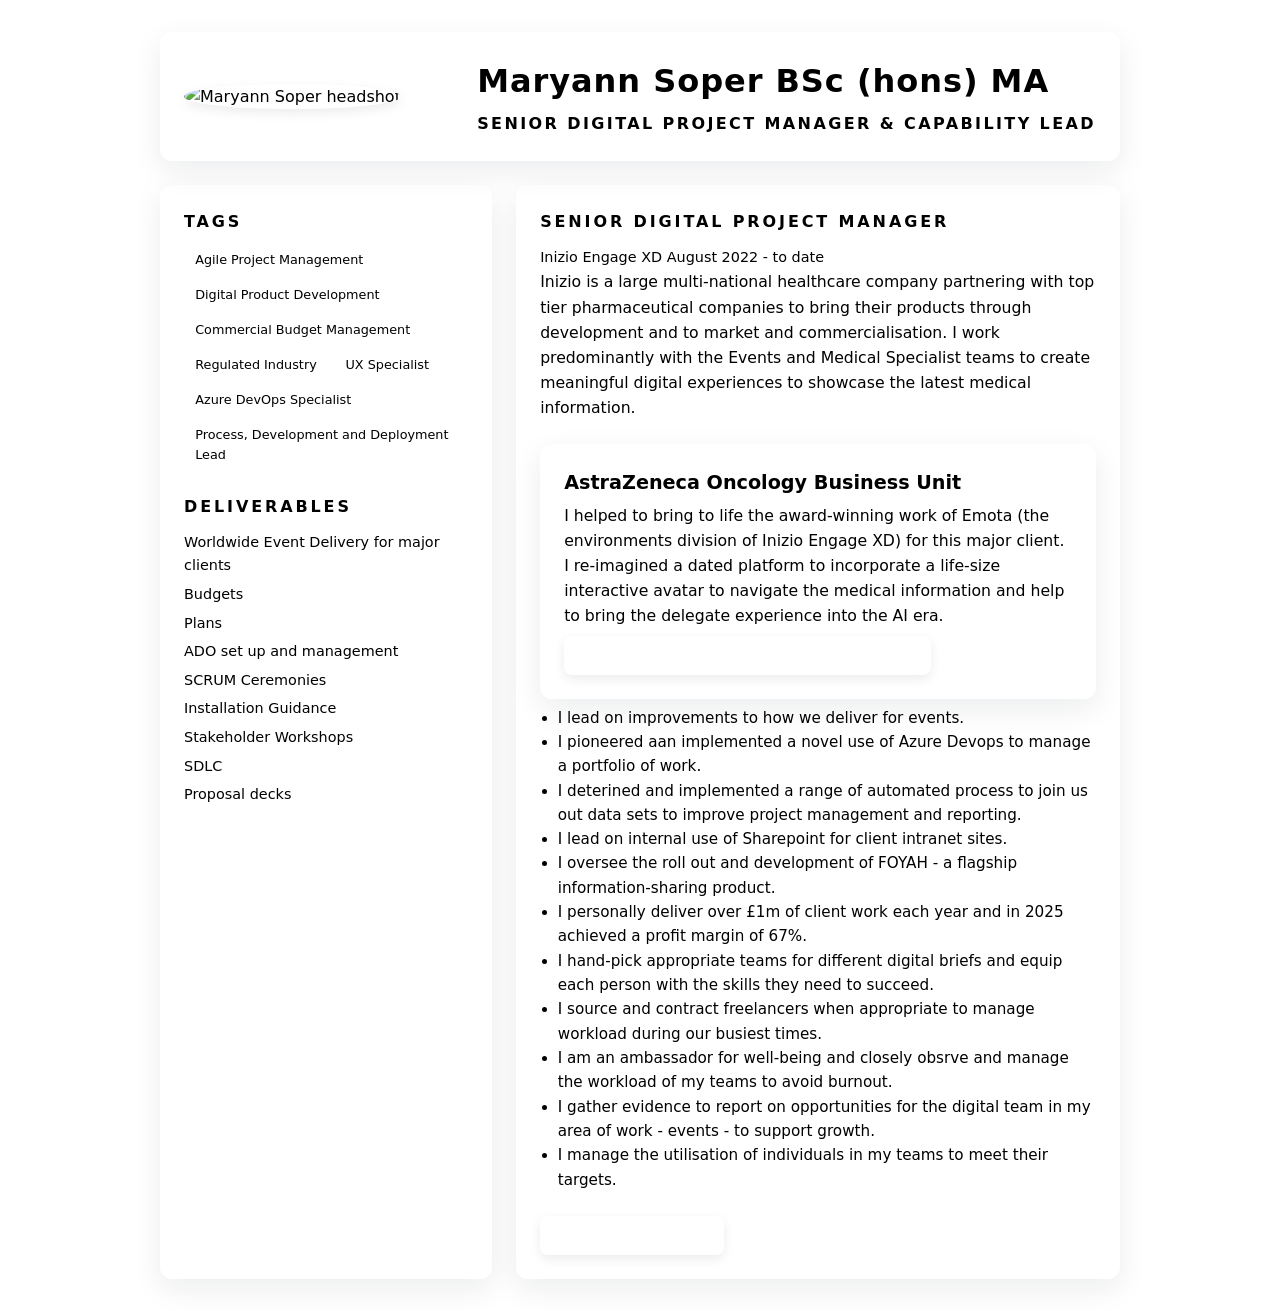
==== Inizio.html @ 706834f4 "Update Inizio.html" ====
<!DOCTYPE html>
<html lang="en">
<head>
  <meta charset="UTF-8" />
  <title>Senior Digital Project Manager & Capability Lead</title>
  <meta name="viewport" content="width=device-width, initial-scale=1" />
  <link rel="stylesheet" href="styles.css" />
</head>

<body>
  <main class="page">

  
    <header class="card header">
      <div class="header-photo">
        <img src="profile.png" alt="Maryann Soper headshot" />
      </div>

      <div class="header-main">
        <h1>Maryann Soper BSc (hons) MA</h1>
        <h2>Senior Digital Project Manager & Capability Lead</h2>
      </div>
    </header>

     <aside class="card">
    <section class="sidebar-section">
      <h3>Tags</h3>
      <div class="chips">
        <span class="chip">Agile Project Management</span>
        <span class="chip">Digital Product Development</span>
        <span class="chip">Commercial Budget Management</span>
        <span class="chip">Regulated Industry</span>
        <span class="chip">UX Specialist</span>
        <span class="chip">Azure DevOps Specialist</span>
        <span class="chip">Process, Development and Deployment Lead</span>
      </div>
    </section>

       <section class="sidebar-section">
    <h3>Deliverables</h3>
    <ul class="sidebar-list">
      <li>Worldwide Event Delivery for major clients</li>
      <li>Budgets</li>
      <li>Plans</li>
      <li>ADO set up and management</li>
      <li>SCRUM Ceremonies</li>
      <li>Installation Guidance</li>
      <li>Stakeholder Workshops</li>
      <li>SDLC</li>
      <li>Proposal decks</li>
        </ul>
  </section>
  </aside>

    <section class="card">
      <h3>Senior Digital Project Manager</h3>
      <p class="item-sub">Inizio Engage XD August 2022 - to date</p>

     <p class="summary">
  Inizio is a large multi-national healthcare company partnering with top tier pharmaceutical companies to bring their products through development and to market and commercialisation. I work predominantly with the Events and Medical Specialist teams to create meaningful digital experiences to showcase the latest medical information.
</p>

    

      <div class="feature-card" style="margin-top: 1.5rem;">
  <h4 class="feature-title">AstraZeneca Oncology Business Unit</h4>
  <p class="summary">
    I helped to bring to life the award-winning work of Emota (the environments division of Inizio Engage XD) for this major client. I re-imagined a dated platform to incorporate a life-size interactive avatar to navigate the medical information and help to bring the delegate experience into the AI era.
  </p>
  <a href="https://emotaexperiences.com/our-work/immersive-science-intelligent-design-strategic-impact/" 
     target="_blank" 
     class="feature-link">
    Find out more about the journey and impact →
  </a>
</div>

     

<ul class="feature-list">
  <li>I lead on improvements to how we deliver for events.</li>
  <li>I pioneered aan implemented a novel use of Azure Devops to manage a portfolio of work.</li>
  <li>I deterined and implemented a range of automated process to join us out data sets to improve project management and reporting.</li>
  <li>I lead on internal use of Sharepoint for client intranet sites.</li>
  <li>I oversee the roll out and development of FOYAH - a flagship information-sharing product.</li>
  <li>I personally deliver over £1m of client work each year and in 2025 achieved a profit margin of 67%.</li>
  <li>I hand-pick appropriate teams for different digital briefs and equip each person with the skills they need to succeed.</li>
  <li>I source and contract freelancers when appropriate to manage workload during our busiest times.</li>
  <li>I am an ambassador for well-being and closely obsrve and manage the workload of my teams to avoid burnout.</li>
  <li>I gather evidence to report on opportunities for the digital team in my area of work - events - to support growth.</li>
  <li>I manage the utilisation of individuals in my teams to meet their targets.</li>
</ul>

      <a href="index.html" class="feature-link">← Back to main page</a>
    </section>

  </main>
</body>
</html>
---- styles.css ----
<style>
    :root {
      --bg: #f5f5f7;
      --card: #ffffff;
      --accent: #2b6cb0;
      --text-main: #1a202c;
      --text-muted: #4a5568;
      --border: #e2e8f0;
      --chip-bg: #edf2f7;
    }

    * { box-sizing: border-box; margin: 0; padding: 0; }

    body {
      font-family: system-ui, -apple-system, BlinkMacSystemFont, "Segoe UI", sans-serif;
      background: var(--bg);
      color: var(--text-main);
      line-height: 1.6;
      padding: 2rem 1rem;
    }

    .page {
      max-width: 960px;
      margin: 0 auto;
      display: grid;
      grid-template-columns: 1.1fr 2fr;
      gap: 1.5rem;
    }

    @media (max-width: 768px) {
      .page { grid-template-columns: 1fr; }
      .header-meta { text-align: left; }
      .header { flex-direction: column; align-items: flex-start; }
    }

    .card {
      background: var(--card);
      border-radius: 12px;
      padding: 1.5rem;
      box-shadow: 0 10px 30px rgba(15, 23, 42, 0.08);
      border: 1px solid var(--border);
    }

    .header {
      grid-column: 1 / -1;
      display: flex;
      align-items: center;
      justify-content: space-between;
      gap: 1.5rem;
    }

    .header-photo img {
      width: 120px;
      height: 120px;
      object-fit: cover;
      border-radius: 50%;
      border: 3px solid var(--border);
      box-shadow: 0 4px 12px rgba(0,0,0,0.08);
    }

    .header-main h1 {
      font-size: 2rem;
      letter-spacing: 0.03em;
    }

    .header-main h2 {
      font-size: 1rem;
      text-transform: uppercase;
      color: var(--accent);
      letter-spacing: 0.15em;
      margin-top: 0.25rem;
    }

    .header-meta {
  font-size: 0.9rem;
  color: var(--text-muted);
  text-align: right;
  margin-left: auto;
  padding-right: 0.5rem;
}
    .header-meta a {
      color: var(--accent);
      text-decoration: none;
    }

    h3 {
      font-size: 1rem;
      text-transform: uppercase;
      letter-spacing: 0.18em;
      color: var(--text-muted);
      margin-bottom: 0.75rem;
    }

    .summary { font-size: 0.98rem; color: var(--text-muted); }

    .section + .section { margin-top: 1.5rem; }

    .item { margin-bottom: 1.1rem; }

    .item-header {
      display: flex;
      justify-content: space-between;
      gap: 0.75rem;
      align-items: baseline;
      flex-wrap: wrap;
    }

    .item-title { font-weight: 600; }

    .item-sub { font-size: 0.9rem; color: var(--text-muted); }

    .item-meta { font-size: 0.85rem; color: var(--text-muted); }

    ul { margin-top: 0.4rem; padding-left: 1.1rem; font-size: 0.95rem; color: var(--text-muted); }

    .chips {
      display: flex;
      flex-wrap: wrap;
      gap: 0.4rem;
      margin-top: 0.4rem;
    }

    .chip {
      background: var(--chip-bg);
      border-radius: 999px;
      padding: 0.25rem 0.7rem;
      font-size: 0.8rem;
      color: var(--text-muted);
      border: 1px solid var(--border);
    }

    .sidebar-section + .sidebar-section { margin-top: 1.5rem; }

    .sidebar-list {
      list-style: none;
      padding-left: 0;
      font-size: 0.9rem;
      color: var(--text-muted);
    }

    .sidebar-list li + li { margin-top: 0.35rem; }

    .tagline {
      margin-top: 0.4rem;
      font-size: 0.9rem;
      color: var(--text-muted);
    }
   .gooseygoo-img {
  width: 100%;
  max-width: 420px;
  margin-top: 1rem;
  border-radius: 12px;
  border: 1px solid var(--border);
  box-shadow: 0 6px 20px rgba(0,0,0,0.08);
}
.feature-card {
  background: var(--card);
  border: 1px solid var(--border);
  border-radius: 12px;
  padding: 1.5rem;
  box-shadow: 0 10px 30px rgba(15, 23, 42, 0.08);
  margin-top: 1rem;
}

.feature-title {
  font-size: 1.2rem;
  font-weight: 600;
  margin-bottom: 0.25rem;
}

.feature-role {
  font-size: 0.9rem;
  color: var(--text-muted);
  margin-bottom: 1rem;
}

.feature-image {
  width: 100%;
  max-width: 420px;
  border-radius: 12px;
  border: 1px solid var(--border);
  box-shadow: 0 6px 20px rgba(0,0,0,0.08);
  margin-bottom: 1rem;
}

.feature-list {
  margin-bottom: 1rem;
  padding-left: 1.1rem;
  color: var(--text-muted);
}

.feature-link {
  display: inline-block;
  margin-top: 0.5rem;
  background: var(--accent);
  color: white;
  padding: 0.5rem 1rem;
  border-radius: 8px;
  text-decoration: none;
  font-size: 0.9rem;
  box-shadow: 0 4px 12px rgba(0,0,0,0.08);
}

.feature-link:hover {
  background: #1e4f80;
}
   .device-frame {
  width: 240px;              /* slightly smaller phone */
  padding: 10px;             /* thinner bezel */
  border-radius: 24px;       /* slimmer rounded corners */
  background: #000;
  border: 1px solid #333;    /* thinner border */
  box-shadow: 0 8px 20px rgba(0,0,0,0.12);
  margin: 1rem auto;
  display: flex;
  justify-content: center;
  align-items: center;
  text-decoration: none;     /* remove link underline */
}

.device-screen {
  width: 100%;
  height: auto;              /* prevents vertical stretching */
  object-fit: contain;       /* keeps proportions */
  border-radius: 16px;
  display: block;
}
  </style>
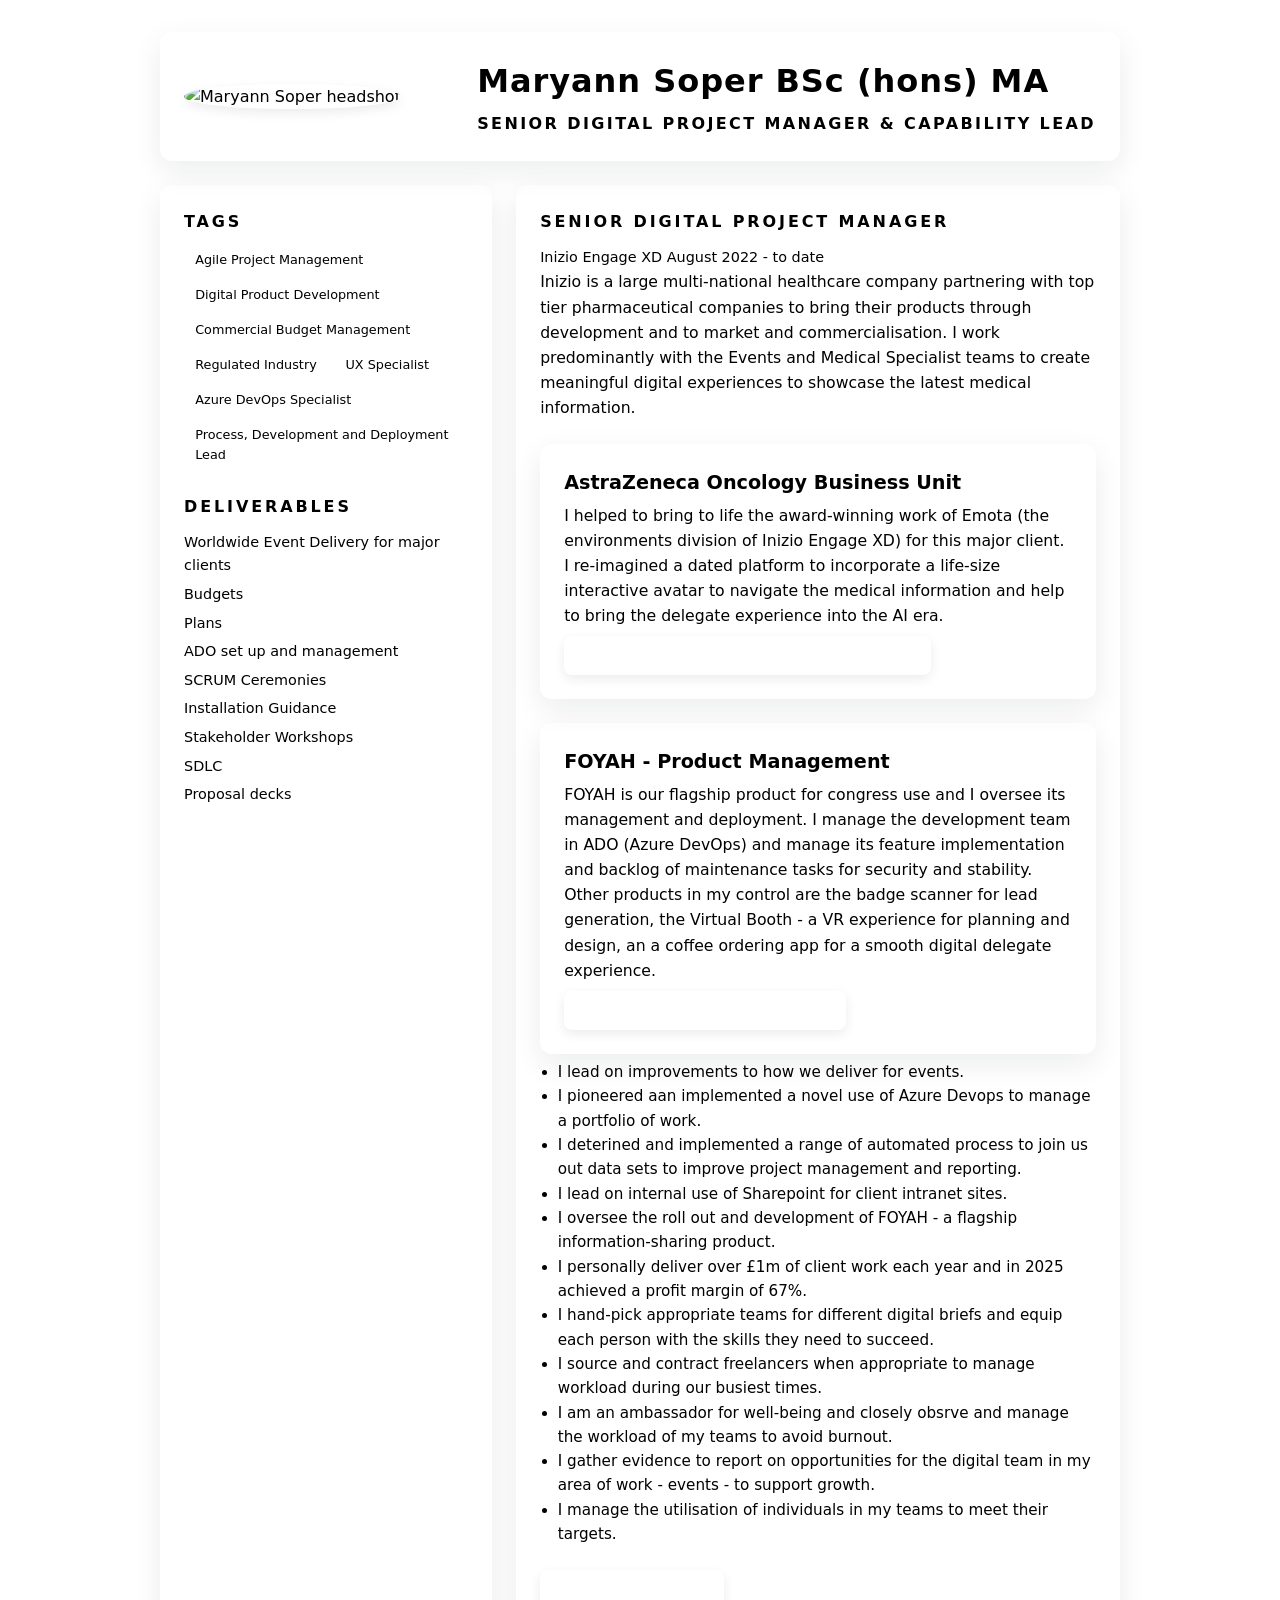
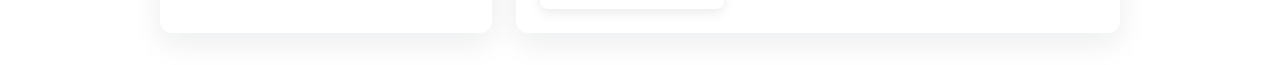
==== commit 782f833d: "Update Inizio.html" ====
--- a/Inizio.html
+++ b/Inizio.html
@@ -74,7 +74,17 @@
   </a>
 </div>
 
-     
+  <div class="feature-card" style="margin-top: 1.5rem;">
+  <h4 class="feature-title">FOYAH - Product Management</h4>
+  <p class="summary">
+   FOYAH is our flagship product for congress use and I oversee its management and deployment. I manage the development team in ADO (Azure DevOps) and manage its feature implementation and backlog of maintenance tasks for security and stability. Other products in my control are the badge scanner for lead generation, the Virtual Booth - a VR experience for planning and design, an a coffee ordering app for a smooth digital delegate experience.
+  </p>
+  <a href="https://emotaexperiences.com/experiences-we-create/congress-conventions/foyah/" 
+     target="_blank" 
+     class="feature-link">
+    Find out more about the product →
+  </a>
+</div>   
 
 <ul class="feature-list">
   <li>I lead on improvements to how we deliver for events.</li>
